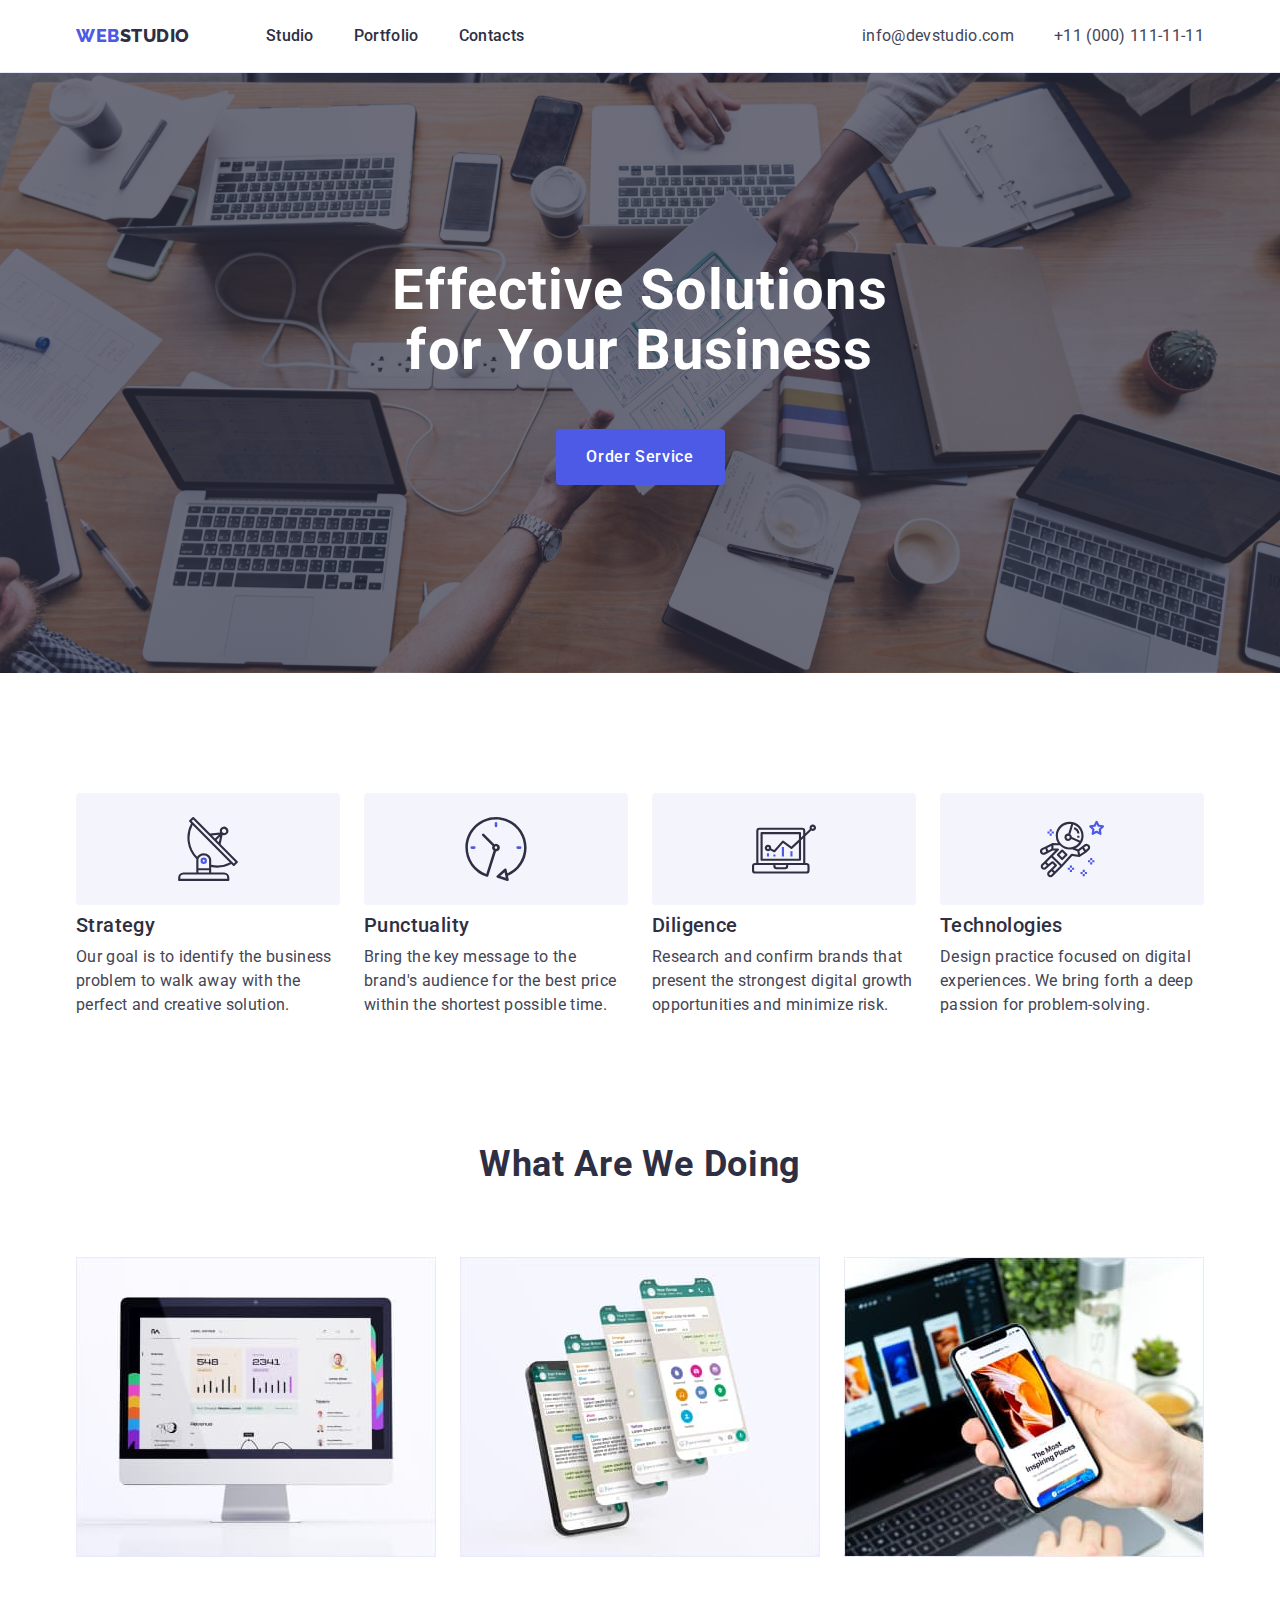
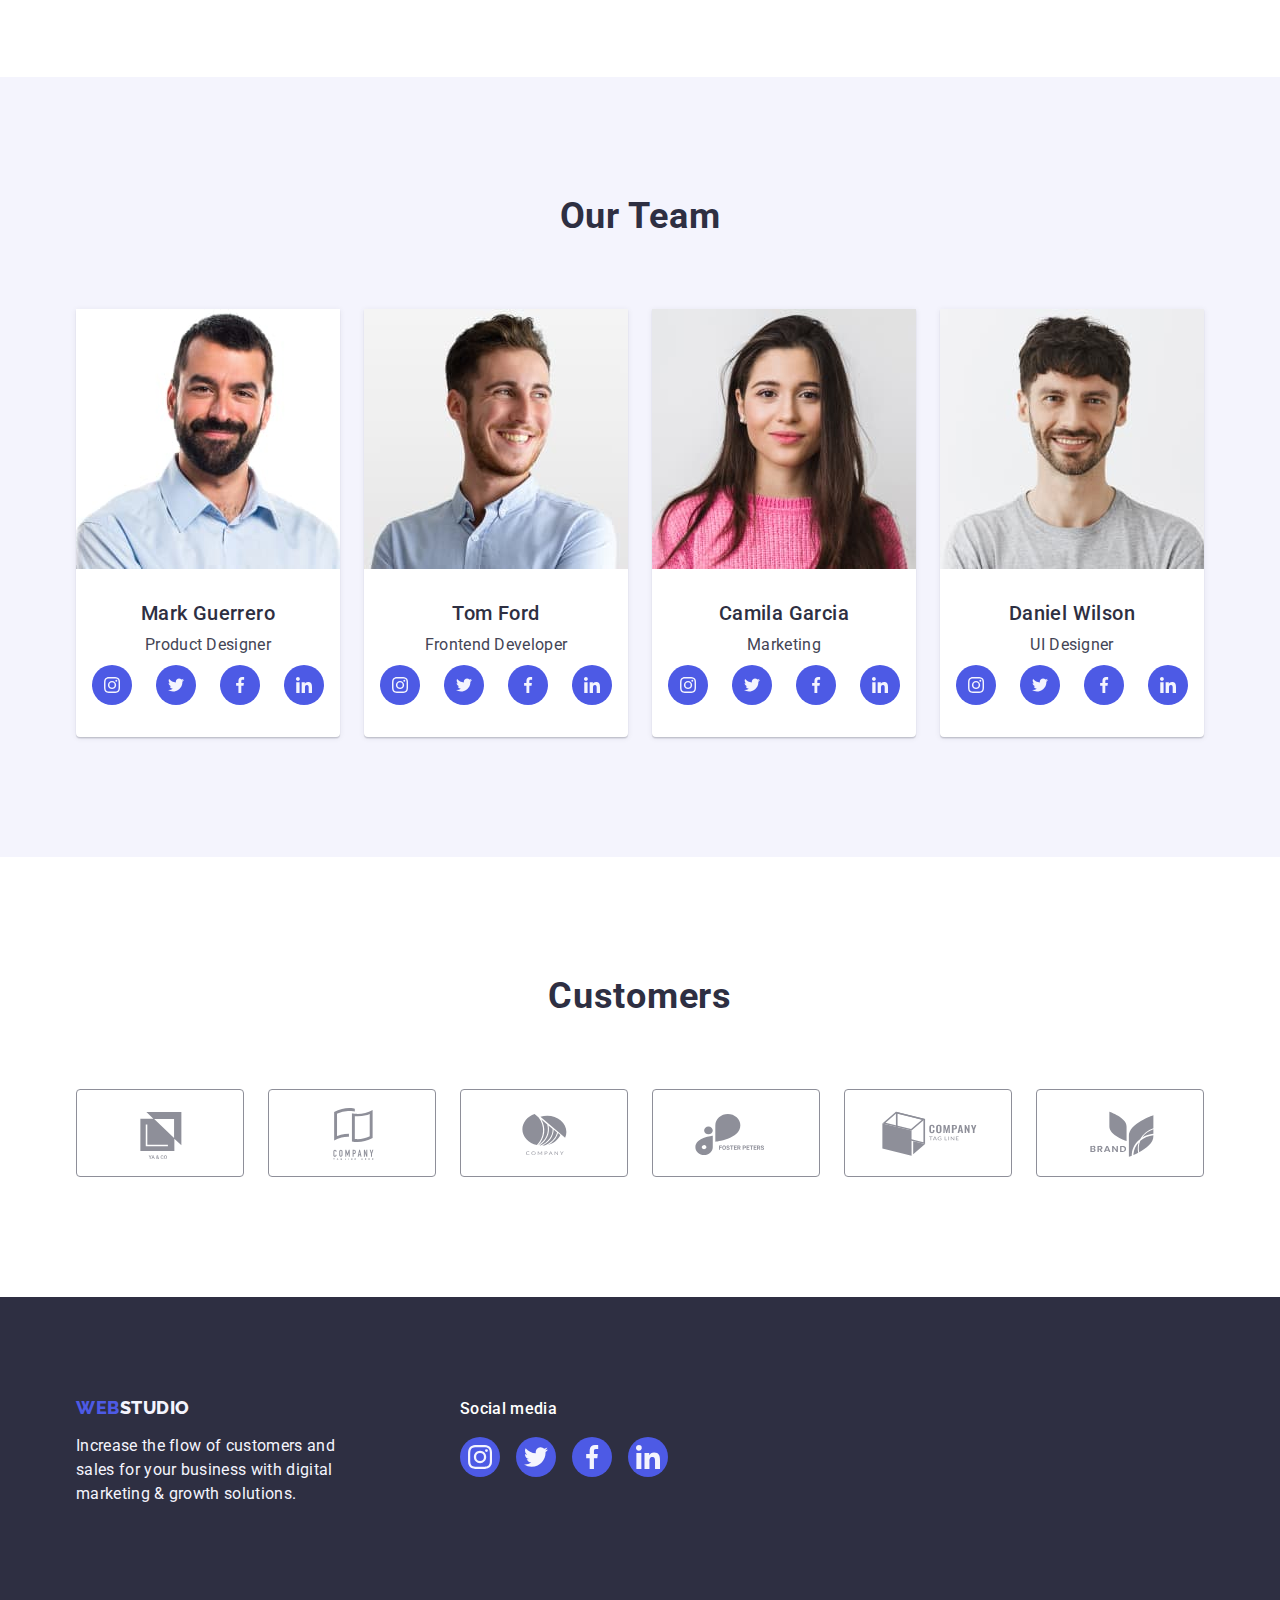
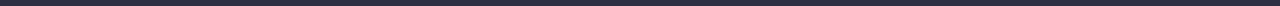
==== index.html @ 72e791de "Initial commit" ====
<!DOCTYPE html>
<html lang="en">
  <head>
    <meta charset="UTF-8" />
    <meta name="viewport" content="width=device-width, initial-scale=1.0" />
    <title>Document</title>
    <link
      rel="stylesheet"
      href="https://cdnjs.cloudflare.com/ajax/libs/modern-normalize/2.0.0/modern-normalize.min.css"
    />
    <link href="./css/styles.css" rel="stylesheet" />
    <link rel="preconnect" href="https://fonts.googleapis.com" />
    <link rel="preconnect" href="https://fonts.gstatic.com" crossorigin />
    <link
      href="https://fonts.googleapis.com/css2?family=Raleway:wght@800&family=Roboto:wght@400;500;700;900&display=swap"
      rel="stylesheet"
    />
  </head>
  <body>
    <header class="header">
      <div class="header-navigation container">
        <nav class="nav">
          <a class="logo link" href="./index.html">
            Web<span class="highlight-dark">Studio</span></a
          >
          <ul class="menu-nav list">
            <li>
              <a class="menu-nav-item link" href="./index.html">Studio</a>
            </li>
            <li>
              <a class="menu-nav-item link" href="./portfolio.html"
                >Portfolio</a
              >
            </li>
            <li><a class="menu-nav-item link" href="">Contacts</a></li>
          </ul>
        </nav>
        <address class="address-element">
          <ul class="address list">
            <li>
              <a class="contact link" href="mailto:info@devstudio.com"
                >info@devstudio.com</a
              >
            </li>
            <li>
              <a class="contact link" href="tel:+110001111111"
                >+11 (000) 111-11-11</a
              >
            </li>
          </ul>
        </address>
      </div>
    </header>
    <main>
      <section class="first-section section">
        <div class="first-section-container container">
          <h1 class="header-solutions">
            Effective Solutions for Your Business
          </h1>
          <button class="btn-order" type="button">Order Service</button>
        </div>
      </section>
      <section class="goals-section section">
        <div class="container">
          <h2 class="visually-hidden">Goals section</h2>
          <ul class="goals list">
            <li class="goals-list-item">
              <div class="icon">
                <svg width="64" height="64">
                  <use href="./images/icons.svg#icon-antena"></use>
                </svg>
              </div>
              <h3 class="header-third">Strategy</h3>
              <p class="paragraph">
                Our goal is to identify the business problem to walk away with
                the perfect and creative solution.
              </p>
            </li>
            <li class="goals-list-item">
              <div class="icon">
                <svg width="64" height="64">
                  <use href="./images/icons.svg#icon-clock"></use>
                </svg>
              </div>
              <h3 class="header-third">Punctuality</h3>
              <p class="paragraph">
                Bring the key message to the brand's audience for the best price
                within the shortest possible time.
              </p>
            </li>
            <li class="goals-list-item">
              <div class="icon">
                <svg width="64" height="64">
                  <use href="./images/icons.svg#icon-diagram"></use>
                </svg>
              </div>
              <h3 class="header-third">Diligence</h3>
              <p class="paragraph">
                Research and confirm brands that present the strongest digital
                growth opportunities and minimize risk.
              </p>
            </li>
            <li class="goals-list-item">
              <div class="icon">
                <svg width="64" height="64">
                  <use href="./images/icons.svg#icon-astronaut"></use>
                </svg>
              </div>
              <h3 class="header-third">Technologies</h3>
              <p class="paragraph">
                Design practice focused on digital experiences. We bring forth a
                deep passion for problem-solving.
              </p>
            </li>
          </ul>
        </div>
      </section>
      <section class="tasks section">
        <div class="container">
          <h2 class="header-second">What are we doing</h2>
          <ul class="photo-section list">
            <li class="photo-section-item">
              <img
                src="./images/img-1.jpg"
                alt="monitor"
                width="360"
                height="300"
              />
            </li>
            <li class="photo-section-item">
              <img
                src="./images/img-2.jpg"
                alt="phone"
                width="360"
                height="300"
              />
            </li>
            <li class="photo-section-item">
              <img
                src="./images/img-3.jpg"
                alt="computer"
                width="360"
                height="300"
              />
            </li>
          </ul>
        </div>
      </section>
      <section class="our-team section">
        <div class="container">
          <h2 class="header-second">Our Team</h2>
          <ul class="team list">
            <li class="team-list-item">
              <img
                src="./images/mark_guero.jpg"
                alt="Zdjęcie Marka Guerro"
                width="264"
                height="260"
              />
              <div class="name-position">
                <h3 class="header-third name">Mark Guerrero</h3>
                <p class="paragraph position">Product Designer</p>
                <ul class="team-socials">
                  <li class="team-socials-item">
                    <a class="team-socials-link" href="">
                      <svg width="16" height="16" class="team-svg">
                        <use href="./images/icons.svg#icon-instagram"></use>
                      </svg>
                    </a>
                  </li>
                  <li class="team-socials-item">
                    <a class="team-socials-link" href="">
                      <svg width="16" height="16" class="team-svg">
                        <use href="./images/icons.svg#icon-twitter"></use>
                      </svg>
                    </a>
                  </li>
                  <li class="team-socials-item">
                    <a class="team-socials-link" href="">
                      <svg width="16" height="16" class="team-svg">
                        <use href="./images/icons.svg#icon-facebook"></use>
                      </svg>
                    </a>
                  </li>
                  <li class="team-socials-item">
                    <a class="team-socials-link" href="">
                      <svg width="16" height="16" class="team-svg">
                        <use href="./images/icons.svg#icon-linkedin"></use>
                      </svg>
                    </a>
                  </li>
                </ul>
              </div>
            </li>
            <li class="team-list-item">
              <img
                src="./images/tom_ford.jpg"
                alt="Zdjęcie Toma Forda"
                width="264"
                height="260"
              />
              <div class="name-position">
                <h3 class="header-third name">Tom Ford</h3>
                <p class="paragraph position">Frontend Developer</p>
                <ul class="team-socials">
                  <li class="team-socials-item">
                    <a class="team-socials-link" href="">
                      <svg width="16" height="16" class="icon-svg">
                        <use href="./images/icons.svg#icon-instagram"></use>
                      </svg>
                    </a>
                  </li>
                  <li class="team-socials-item">
                    <a class="team-socials-link" href="">
                      <svg width="16" height="16" class="icon-svg">
                        <use href="./images/icons.svg#icon-twitter"></use>
                      </svg>
                    </a>
                  </li>
                  <li class="team-socials-item">
                    <a class="team-socials-link" href="">
                      <svg width="16" height="16" class="icon-svg">
                        <use href="./images/icons.svg#icon-facebook"></use>
                      </svg>
                    </a>
                  </li>
                  <li class="team-socials-item">
                    <a class="team-socials-link" href="">
                      <svg width="16" height="16" class="icon-svg">
                        <use href="./images/icons.svg#icon-linkedin"></use>
                      </svg>
                    </a>
                  </li>
                </ul>
              </div>
            </li>
            <li class="team-list-item">
              <img
                src="./images/camila_garcia.jpg"
                alt=" Zdjęcie Camili Garci"
                width="264"
                height="260"
              />
              <div class="name-position">
                <h3 class="header-third name">Camila Garcia</h3>
                <p class="paragraph position">Marketing</p>
                <ul class="team-socials">
                  <li class="team-socials-item">
                    <a class="team-socials-link" href="">
                      <svg width="16" height="16" class="icon-svg">
                        <use href="./images/icons.svg#icon-instagram"></use>
                      </svg>
                    </a>
                  </li>
                  <li class="team-socials-item">
                    <a class="team-socials-link" href="">
                      <svg width="16" height="16" class="icon-svg">
                        <use href="./images/icons.svg#icon-twitter"></use>
                      </svg>
                    </a>
                  </li>
                  <li class="team-socials-item">
                    <a class="team-socials-link" href="">
                      <svg width="16" height="16" class="icon-svg">
                        <use href="./images/icons.svg#icon-facebook"></use>
                      </svg>
                    </a>
                  </li>
                  <li class="team-socials-item">
                    <a class="team-socials-link" href="">
                      <svg width="16" height="16" class="icon-svg">
                        <use href="./images/icons.svg#icon-linkedin"></use>
                      </svg>
                    </a>
                  </li>
                </ul>
              </div>
            </li>
            <li class="team-list-item">
              <img
                src="./images/daniel_wilson.jpg"
                alt="Zdjęcie Daniela Wilsona"
                width="264"
                height="260"
              />
              <div class="name-position">
                <h3 class="header-third name">Daniel Wilson</h3>
                <p class="paragraph position">UI Designer</p>
                <ul class="team-socials">
                  <li class="team-socials-item">
                    <a class="team-socials-link" href="">
                      <svg width="16" height="16" class="klasa3">
                        <use href="./images/icons.svg#icon-instagram"></use>
                      </svg>
                    </a>
                  </li>
                  <li class="team-socials-item">
                    <a class="team-socials-link" href="">
                      <svg width="16" height="16" class="klasa3">
                        <use href="./images/icons.svg#icon-twitter"></use>
                      </svg>
                    </a>
                  </li>
                  <li class="team-socials-item">
                    <a class="team-socials-link" href="">
                      <svg width="16" height="16" class="klasa3">
                        <use href="./images/icons.svg#icon-facebook"></use>
                      </svg>
                    </a>
                  </li>
                  <li class="team-socials-item">
                    <a class="team-socials-link" href="">
                      <svg width="16" height="16" class="klasa3">
                        <use href="./images/icons.svg#icon-linkedin"></use>
                      </svg>
                    </a>
                  </li>
                </ul>
              </div>
            </li>
          </ul>
        </div>
      </section>
      <section class="customers section">
        <div class="container">
          <h2 class="header-second">Customers</h2>
          <ul class="customers-icons list">
            <li class="customers-icons-item">
              <a class="customers-icons-link" href="">
                <svg width="104" height="56" class="icon-customer">
                  <use href="./images/icons.svg#icon-logo-1"></use>
                </svg>
              </a>
            </li>
            <li class="customers-icons-item">
              <a class="customers-icons-link" href="">
                <svg width="104" height="56" class="icon-customer">
                  <use href="./images/icons.svg#icon-logo-2"></use>
                </svg>
              </a>
            </li>
            <li class="customers-icons-item">
              <a class="customers-icons-link" href="">
                <svg width="104" height="56" class="icon-customer">
                  <use href="./images/icons.svg#icon-logo-3"></use>
                </svg>
              </a>
            </li>
            <li class="customers-icons-item">
              <a class="customers-icons-link" href="">
                <svg width="104" height="56" class="icon-customer">
                  <use href="./images/icons.svg#icon-logo-4"></use>
                </svg>
              </a>
            </li>
            <li class="customers-icons-item">
              <a class="customers-icons-link" href="">
                <svg width="104" height="56" class="icon-customer">
                  <use href="./images/icons.svg#icon-Logo-5"></use>
                </svg>
              </a>
            </li>
            <li class="customers-icons-item">
              <a class="customers-icons-link" href="">
                <svg width="104" height="56" class="icon-customer">
                  <use href="./images/icons.svg#icon-logo-6"></use>
                </svg>
              </a>
            </li>
          </ul>
        </div>
      </section>
      <footer class="footer">
        <div class="container-footer container">
          <div class="content-footer">
            <a class="footer-logo link" href="./index.html">
              Web<span class="highlight-bright">Studio</span></a
            >
            <p class="footer-paragraph">
              Increase the flow of customers and sales for your business with
              digital marketing & growth solutions.
            </p>
          </div>
          <div class="socials-footer">
            <p class="socials-paragraph">Social media</p>
            <ul class="socials-footer-icon">
              <li class="socials-footer-item">
                <a class="socials-footer-link" href="">
                  <svg width="24" height="24" class="icon-svg">
                    <use href="./images/icons.svg#icon-instagram"></use>
                  </svg>
                </a>
              </li>
              <li class="socials-footer-item">
                <a class="socials-footer-link" href="">
                  <svg width="24" height="24" class="icon-svg">
                    <use href="./images/icons.svg#icon-twitter"></use>
                  </svg>
                </a>
              </li>
              <li class="socials-footer-item">
                <a class="socials-footer-link" href="">
                  <svg width="24" height="24" class="icon-svg">
                    <use href="./images/icons.svg#icon-facebook"></use>
                  </svg>
                </a>
              </li>
              <li class="socials-footer-item">
                <a class="socials-footer-link" href="">
                  <svg width="24" height="24" class="icon-svg">
                    <use href="./images/icons.svg#icon-linkedin"></use>
                  </svg>
                </a>
              </li>
            </ul>
          </div>
        </div>
      </footer>
    </main>
  </body>
</html>
---- css/styles.css ----
:root {
  --navy-blue: #2e2f42;
  --slate: #434455;
  --light-slate: #8e8f99;
  --white: #ffffff;
  --cloud: #f4f4fd;
  --iris: #4d5ae5;
  --ocean: #404bbf;
  --cornflower: #e7e9fc;
  --green: #31d0aa;
}

* {
  margin: 0;
  padding: 0;
}

img {
  display: block;
  max-width: 100%;
  height: auto;
}
button {
  cursor: pointer;
  border: none;
  border-radius: 4px;
}
ul,
ol {
  list-style: none;
  margin: 0;
  padding-left: 0;
}

.section {
  padding: 120px 0;
}
body {
  background: var(--white);
  font-family: 'Roboto', sans-serif;
  color: var(--slate);
}

.list {
  list-style-type: none;
}

.link {
  text-decoration: none;
}
.header {
  border-bottom: 1px solid var(--cornflower);
  box-shadow: 0px 1px 6px 0px rgba(46, 47, 66, 0.08),
    0px 1px 1px 0px rgba(46, 47, 66, 0.16),
    0px 2px 1px 0px rgba(46, 47, 66, 0.08);
}
.header-navigation {
  display: flex;
  justify-content: space-between;
  align-items: center;
}

.nav {
  display: flex;
  align-items: center;
  justify-content: space-between;
}

.menu-nav {
  display: flex;
  gap: 40px;
}
.menu-nav-item {
  display: inline-block;
  color: var(--navy-blue);
  font-weight: 500;
  line-height: 1.5;
  letter-spacing: 0.02em;
  padding: 24px 0;
}

.menu-nav-item:active,
.menu-nav-item:hover,
.menu-nav-item:focus {
  color: var(--ocean);
}

.address {
  font-style: normal;
  display: flex;
  gap: 40px;
  padding: 24px 0;
}

.contact {
  color: var(--slate);
  line-height: 1.5;
  letter-spacing: 0.02em;
}

.contact:hover,
.contact:focus,
.contact:active {
  color: var(--ocean);
}

.logo {
  color: var(--iris);
  font-family: 'Raleway', sans-serif;
  font-size: 18px;
  font-weight: 800;
  line-height: 1.17;
  text-transform: uppercase;
  letter-spacing: 0.03em;
  margin-right: 76px;
}

.highlight-dark {
  color: var(--navy-blue);
}

.container {
  width: 1158px;
  padding: 0 15px;
  margin: 0 auto;
}
.first-section {
  background-color: var(--navy-blue);
  padding: 188px 0;
  background-image: linear-gradient(
      rgba(46, 47, 66, 0.7),
      rgba(46, 47, 66, 0.7)
    ),
    url(../images/people-office.jpg);
  background-size: cover;
  background-position: center;
  background-repeat: no-repeat;
  max-width: 1440px;
  margin: auto;
}

.header-solutions,
.header-portfolio {
  color: var(--WHITE, #fff);
  text-align: center;
  font-size: 56px;
  font-weight: 700;
  line-height: 1.07;
  letter-spacing: 0.02em;
}

.header-solutions {
  max-width: 496px;
  margin-right: auto;
  margin-left: auto;
}

.btn-order {
  font-family: 'Roboto', sans-serif;
  color: var(--white);
  background-color: var(--iris);
  font-size: 16px;
  font-weight: 500;
  line-height: 1.5;
  letter-spacing: 0.04em;
  border: none;
  cursor: pointer;
  display: block;
  min-width: 169px;
  height: 56px;
  border-radius: 4px;
  margin-top: 48px;
  margin-right: auto;
  margin-left: auto;
}

.btn-order:hover,
.btn-order:focus {
  color: var(--white);
  background-color: var(--ocean);
}
.icon {
  display: flex;
  justify-content: center;
  align-items: center;
  background-color: var(--cloud);
  height: 112px;
  border-radius: 4px;
  margin-bottom: 8px;
}

.goals-section {
  display: flex;
  padding: 120px 0;
}

.visually-hidden {
  position: absolute;
  width: 1px;
  height: 1px;
  margin: -1px;
  border: 0;
  padding: 0;
  white-space: nowrap;
  clip-path: inset(100%);
  clip: rect(0 0 0 0);
  overflow: hidden;
}

.goals {
  display: flex;
  gap: 24px;
}
.goals-list-item {
  width: calc((100% - 72px) / 4);
}
.tasks {
  display: flex;
  flex-direction: column;
  padding-top: 0;
  padding-bottom: 120px;
}
.photo-section {
  display: flex;
  gap: 24px;
  justify-content: center;
}
.photo-section-item {
  width: calc((100% - 48px) / 3);
}
.header-third {
  font-size: 20px;
  font-weight: 500;
  line-height: 1.2;
  letter-spacing: 0.02em;
  color: var(--navy-blue);
  margin-bottom: 8px;
}

.name {
  text-align: center;
  margin-bottom: 8px;
}

.position {
  text-align: center;
}

.paragraph {
  line-height: 1.5;
  letter-spacing: 0.02em;
  color: var(--slate);
  margin-bottom: 8px;
}

.our-team {
  background-color: var(--cloud);
  display: flex;
  flex-direction: column;
}
.team {
  display: flex;
  gap: 24px;
}
.header-second {
  color: var(--navy-blue);
  text-align: center;
  font-size: 36px;
  font-weight: 700;
  line-height: 1.11;
  letter-spacing: 0.02em;
  text-transform: capitalize;
  margin-bottom: 72px;
}

.team-list-item {
  background-color: var(--white);
  width: calc((100% - 72px) / 4);
  border-radius: 0px 0px 4px 4px;
  box-shadow: 0px 2px 1px 0px rgba(46, 47, 66, 0.08),
    0px 1px 1px 0px rgba(46, 47, 66, 0.16),
    0px 1px 6px 0px rgba(46, 47, 66, 0.08);
}
.name-position {
  padding: 32px 0px;
}

.team-svg {
  fill: var(--cloud);
}
.team-socials {
  display: flex;
  justify-content: center;
  gap: 24px;
}
.team-socials-item {
  width: 40px;
  height: 40px;
}

.team-socials-link {
  width: 100%;
  height: 100%;
  background-color: #4d5ae5;
  border-radius: 50%;
  display: flex;
  align-items: center;
  justify-content: center;
}
.team-socials-link:hover,
.team-socials-link:focus {
  background-color: var(--ocean);
}
.portfolio {
  padding-top: 96px;
  padding-bottom: 120px;
}
.btn {
  display: flex;
  justify-content: center;
  gap: 24px;
  margin-bottom: 72px;
}
.btn-menu {
  color: var(--iris);
  background-color: var(--cloud);
  border: none;
  text-align: center;
  font-size: 16px;
  font-weight: 500;
  line-height: 1.5;
  letter-spacing: 0.64px;
  cursor: pointer;
  font-family: 'Roboto', sans-serif;
  padding: 12px 24px;
  border: 1px solid #e7e9fc;
}

.btn-menu:hover,
.btn-menu:focus,
.btn-menu:active {
  color: var(--white);
  background-color: var(--ocean);
  border: 1px solid transparent;
  box-shadow: 0px 2px 2px 0px rgba(0, 0, 0, 0.12),
    0px 2px 1px 0px rgba(0, 0, 0, 0.08), 0px 3px 1px 0px rgba(0, 0, 0, 0.1);
}
.photos {
  display: flex;
  flex-wrap: wrap;
  column-gap: 24px;
  row-gap: 48px;
}
.photos-list-item {
  width: calc((100% - 48px) / 3);
}
.photos-link {
  display: block;
}

.photos-link:hover,
.photos-link:focus,
.photos-link:active {
  box-shadow: 0px 2px 1px 0px rgba(46, 47, 66, 0.08),
    0px 1px 1px 0px rgba(46, 47, 66, 0.16),
    0px 1px 6px 0px rgba(46, 47, 66, 0.08);
}
.description {
  padding: 32px 16px;
  border: 1px solid var(--cornflower);
  border-top: none;
}
.photos-list {
  list-style-type: none;
}

.photos .link {
  cursor: pointer;
}

.photos-header {
  color: var(--navy-blue);
  font-size: 20px;
  font-weight: 500;
  line-height: 1.2;
  letter-spacing: 0.4px;
  margin-bottom: 8px;
}

.photos-paragraph {
  color: var(--slate);
  line-height: 1.5;
  letter-spacing: 0.32px;
}
.customers-icons {
  display: flex;
  justify-content: center;
  gap: 24px;
}
.customers-icons-item {
  width: calc((100% - 120px) / 6);
  height: 88px;
}
.customers-icons-link {
  width: 100%;
  height: 100%;
  color: var(--light-slate);
  display: flex;
  align-items: center;
  justify-content: center;
  border-radius: 4px;
  border: 1px solid var(--LIGHT-SLATE, #8e8f99);
}

.customers-icons-link:hover,
.customers-icons-link:focus {
  color: var(--ocean);
  border: 1px solid var(--ocean);
}

.icon-customer {
  fill: currentColor;
}

.highlight-bright {
  color: var(--cloud);
}
.footer {
  background-color: var(--navy-blue);
  padding: 100px 0;
}

.container-footer {
  display: flex;
  align-items: baseline;
  padding: 0 15px;
}
.content-footer {
  margin-right: 120px;
}

.footer-logo {
  color: var(--iris);
  font-family: 'Raleway', sans-serif;
  font-size: 18px;
  font-weight: 800;
  line-height: 1.17;
  text-transform: uppercase;
  letter-spacing: 0.03em;
  display: inline-block;
  margin-bottom: 16px;
}

.footer-paragraph {
  line-height: 1.5;
  letter-spacing: 0.02em;
  color: var(--cloud);
  max-width: 264px;
}

.socials-paragraph {
  font-weight: 500;
  font-size: 16px;
  line-height: 1.5;
  letter-spacing: 0.02em;
  color: var(--white);
  margin-bottom: 16px;
}

.socials-footer-icon {
  display: flex;
  gap: 16px;
}

.socials-footer-item {
  width: 40px;
  height: 40px;
}

.socials-footer-link {
  width: 100%;
  height: 100%;
  background-color: #4d5ae5;
  border-radius: 50%;
  display: flex;
  align-items: center;
  justify-content: center;
}
.socials-footer-link:hover,
.socials-footer-link:focus {
  background-color: var(--green);
}

.icon-svg {
  fill: var(--cloud);
}
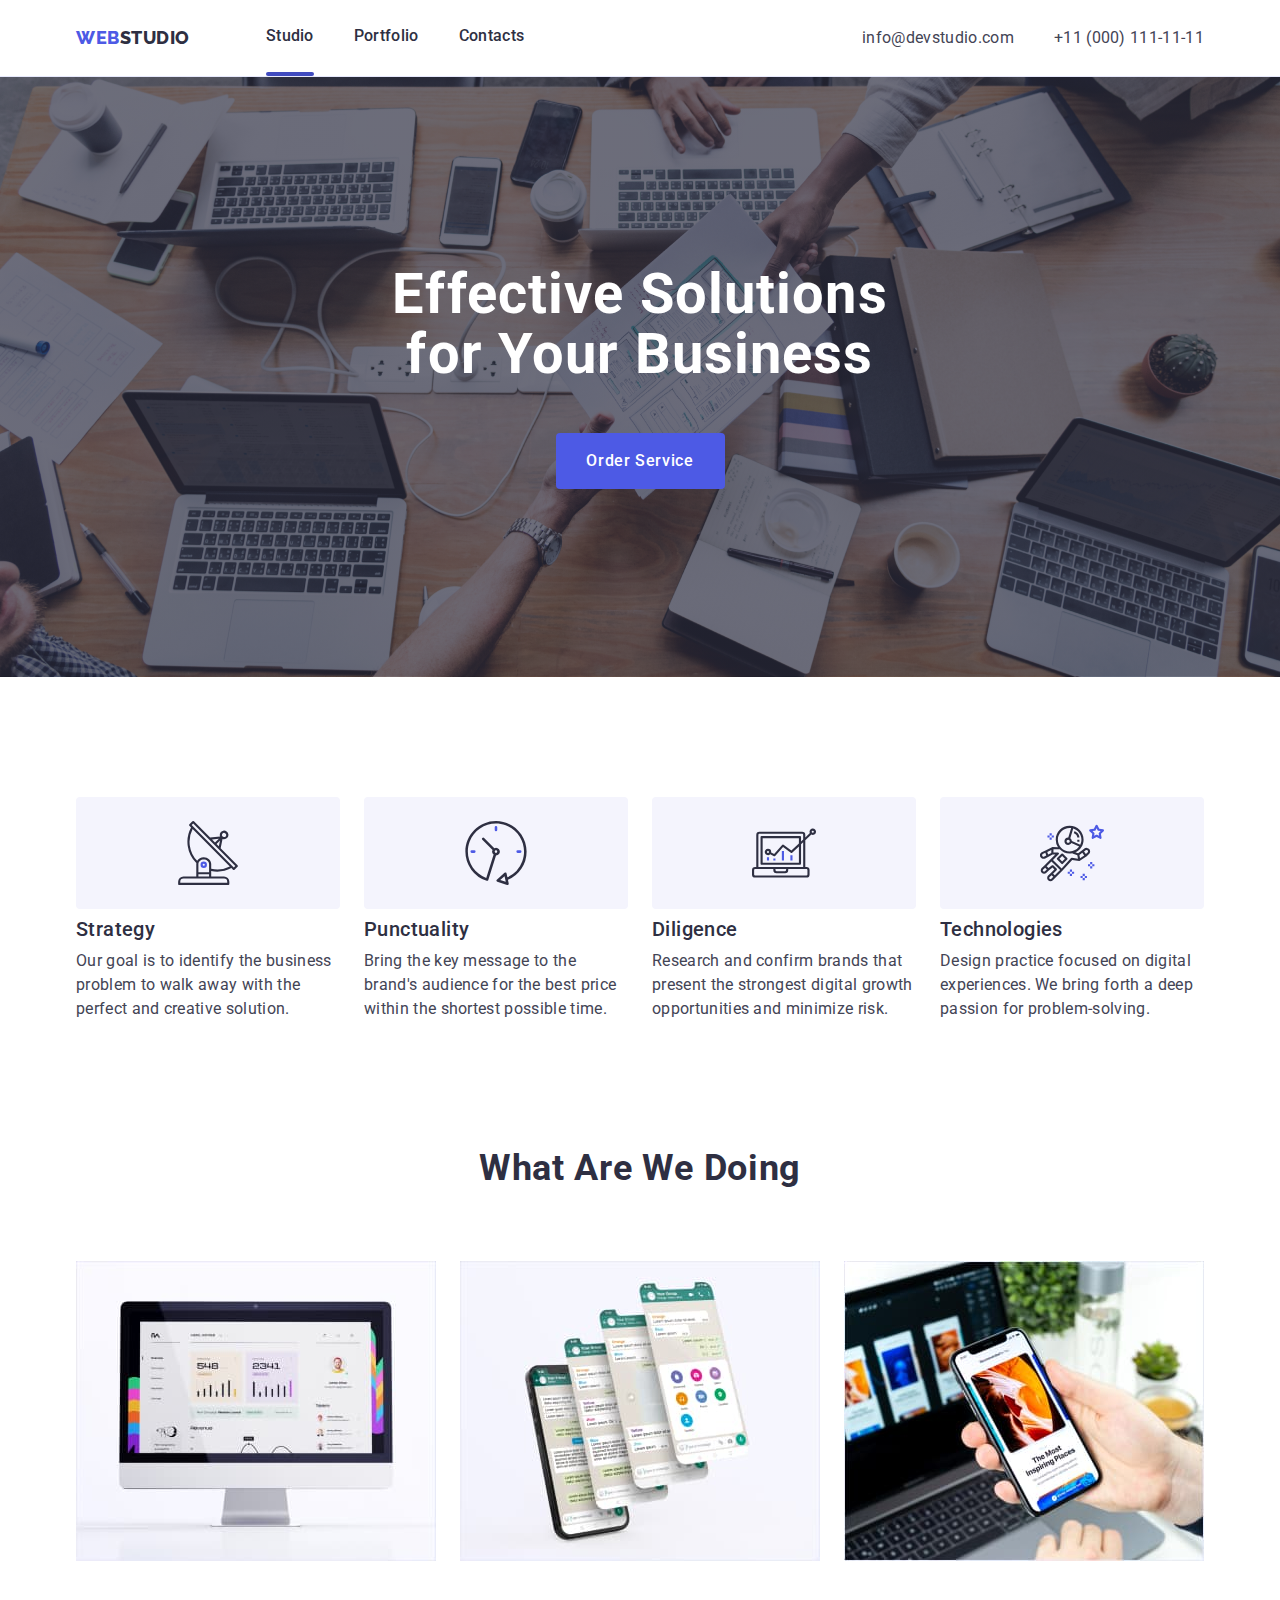
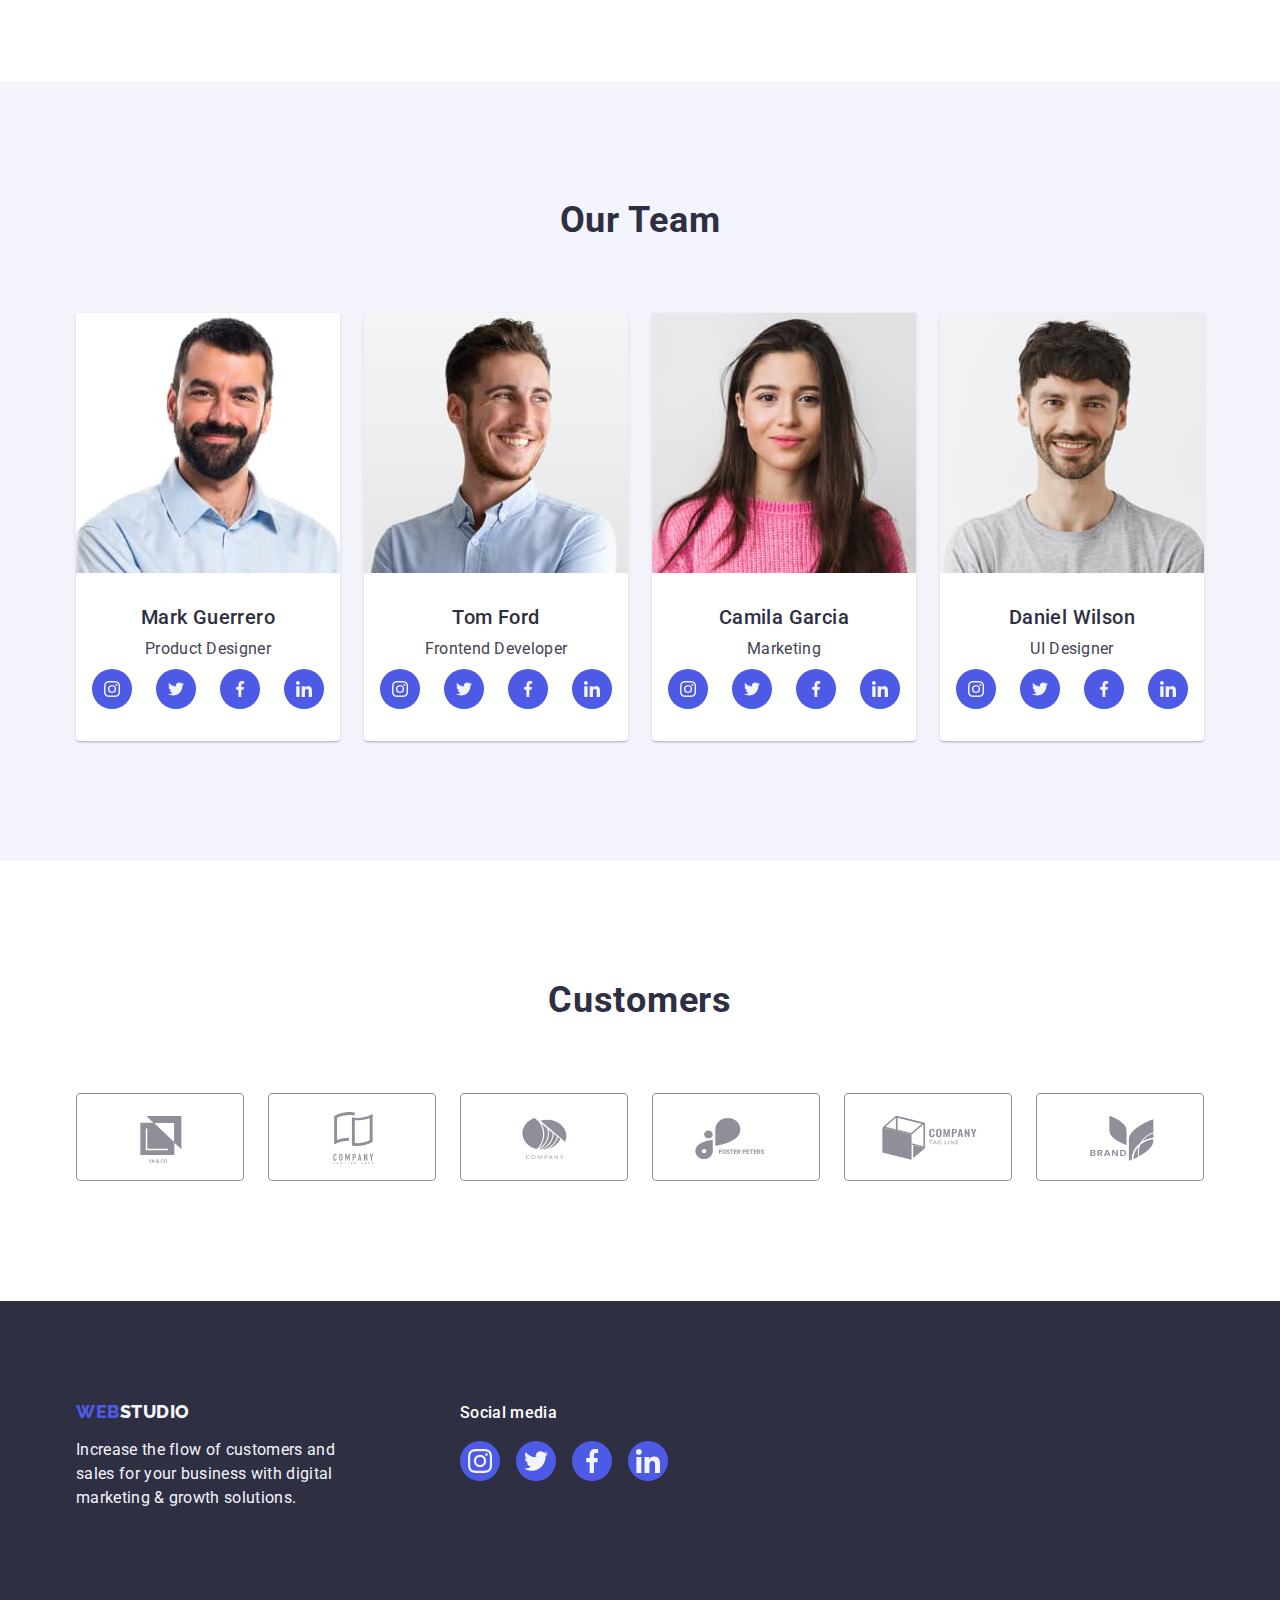
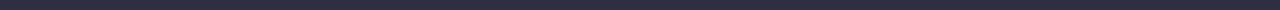
==== commit 2c305573: "Summary" ====
--- a/index.html
+++ b/index.html
@@ -24,7 +24,7 @@
             Web<span class="highlight-dark">Studio</span></a
           >
           <ul class="menu-nav list">
-            <li>
+            <li class="link-active">
               <a class="menu-nav-item link" href="./index.html">Studio</a>
             </li>
             <li>
@@ -57,7 +57,9 @@
           <h1 class="header-solutions">
             Effective Solutions for Your Business
           </h1>
-          <button class="btn-order" type="button">Order Service</button>
+          <button class="btn-order" type="button" data-modal-open>
+            Order Service
+          </button>
         </div>
       </section>
       <section class="goals-section section">
@@ -417,5 +419,11 @@
         </div>
       </footer>
     </main>
+    <div class="backdrop is-hidden" data-modal>
+      <div class="modal">
+        <button t data-modal-close>X</button>
+      </div>
+    </div>
+    <script src="./js/modal.js"></script>
   </body>
 </html>
--- a/css/styles.css
+++ b/css/styles.css
@@ -8,6 +8,7 @@
   --ocean: #404bbf;
   --cornflower: #e7e9fc;
   --green: #31d0aa;
+  --dairy: #fcfcfc;
 }
 
 * {
@@ -77,6 +78,9 @@
   line-height: 1.5;
   letter-spacing: 0.02em;
   padding: 24px 0;
+  transition-property: color;
+  transition-duration: 250ms;
+  transition-timing-function: cubic-bezier(0.4, 0, 0.2, 1);
 }
 
 .menu-nav-item:active,
@@ -85,6 +89,14 @@
   color: var(--ocean);
 }
 
+.link-active::after {
+  content: ' ';
+  width: 100%;
+  height: 4px;
+  border-radius: 2px;
+  background-color: var(--ocean);
+  display: flex;
+}
 .address {
   font-style: normal;
   display: flex;
@@ -96,6 +108,9 @@
   color: var(--slate);
   line-height: 1.5;
   letter-spacing: 0.02em;
+  transition-property: color;
+  transition-duration: 250ms;
+  transition-timing-function: cubic-bezier(0.4, 0, 0.2, 1);
 }
 
 .contact:hover,
@@ -172,6 +187,9 @@
   margin-top: 48px;
   margin-right: auto;
   margin-left: auto;
+  transition-property: color, background-color;
+  transition-duration: 250ms;
+  transition-timing-function: cubic-bezier(0.4, 0, 0.2, 1);
 }
 
 .btn-order:hover,
@@ -306,6 +324,9 @@
   display: flex;
   align-items: center;
   justify-content: center;
+  transition-property: background-color;
+  transition-duration: 250ms;
+  transition-timing-function: cubic-bezier(0.4, 0, 0.2, 1);
 }
 .team-socials-link:hover,
 .team-socials-link:focus {
@@ -334,6 +355,9 @@
   font-family: 'Roboto', sans-serif;
   padding: 12px 24px;
   border: 1px solid #e7e9fc;
+  transition-property: color, background-color, border, box-shadow;
+  transition-duration: 250ms;
+  transition-timing-function: cubic-bezier(0.4, 0, 0.2, 1);
 }
 
 .btn-menu:hover,
@@ -354,8 +378,44 @@
 .photos-list-item {
   width: calc((100% - 48px) / 3);
 }
+.box {
+  position: relative;
+  overflow: hidden;
+}
+
+.overlay {
+  position: absolute;
+  top: 0;
+  left: 0;
+  padding-top: 40px;
+  width: 100%;
+  height: 100%;
+  background-color: #3f51b5;
+  transform: translatey(100%);
+  transition: transform 250ms cubic-bezier(0.4, 0, 0.2, 1);
+}
+
+/* .box:hover .overlay {
+  transform: translatey(0);
+} */
+
+.overlay p {
+  max-width: 296px;
+  margin: 0 auto;
+  color: var(--cloud);
+  font-family: Roboto;
+  font-size: 16px;
+  font-style: normal;
+  font-weight: 400;
+  line-height: 24px;
+  letter-spacing: 0.32p;
+}
+
 .photos-link {
   display: block;
+  transition-property: box-shadow;
+  transition-duration: 250ms;
+  transition-timing-function: cubic-bezier(0.4, 0, 0.2, 1);
 }
 
 .photos-link:hover,
@@ -365,6 +425,10 @@
     0px 1px 1px 0px rgba(46, 47, 66, 0.16),
     0px 1px 6px 0px rgba(46, 47, 66, 0.08);
 }
+.photos-link:hover .overlay {
+  transform: translatey(0);
+}
+
 .description {
   padding: 32px 16px;
   border: 1px solid var(--cornflower);
@@ -410,6 +474,9 @@
   justify-content: center;
   border-radius: 4px;
   border: 1px solid var(--LIGHT-SLATE, #8e8f99);
+  transition-property: color, border;
+  transition-duration: 250ms;
+  transition-timing-function: cubic-bezier(0.4, 0, 0.2, 1);
 }
 
 .customers-icons-link:hover,
@@ -485,6 +552,9 @@
   display: flex;
   align-items: center;
   justify-content: center;
+  transition-property: background-color;
+  transition-duration: 250ms;
+  transition-timing-function: cubic-bezier(0.4, 0, 0.2, 1);
 }
 .socials-footer-link:hover,
 .socials-footer-link:focus {
@@ -494,3 +564,31 @@
 .icon-svg {
   fill: var(--cloud);
 }
+.backdrop {
+  position: fixed;
+  left: 0;
+  top: 0;
+  width: 100%;
+  height: 100%;
+  background: var(--NAVY-BLUE-modal, rgba(46, 47, 66, 0.4));
+  transition: opacity 250ms cubic-bezier(0.4, 0, 0.2, 1),
+    visibility 250ms cubic-bezier(0.4, 0, 0.2, 1);
+}
+.modal {
+  width: 408px;
+  min-height: 584px;
+  border-radius: 4px;
+  background: var(--dairy);
+  box-shadow: 0px 2px 1px 0px rgba(0, 0, 0, 0.2),
+    0px 1px 3px 0px rgba(0, 0, 0, 0.12), 0px 1px 1px 0px rgba(0, 0, 0, 0.14);
+  position: absolute;
+  top: 50%;
+  left: 50%;
+  transform: translate(-50%, -50%) scale (1);
+  transition: transform 250ms cubic-bezier(0.4, 0, 0.2, 1);
+}
+.is-hidden {
+  opacity: 0;
+  visibility: hidden;
+  pointer-events: none;
+}
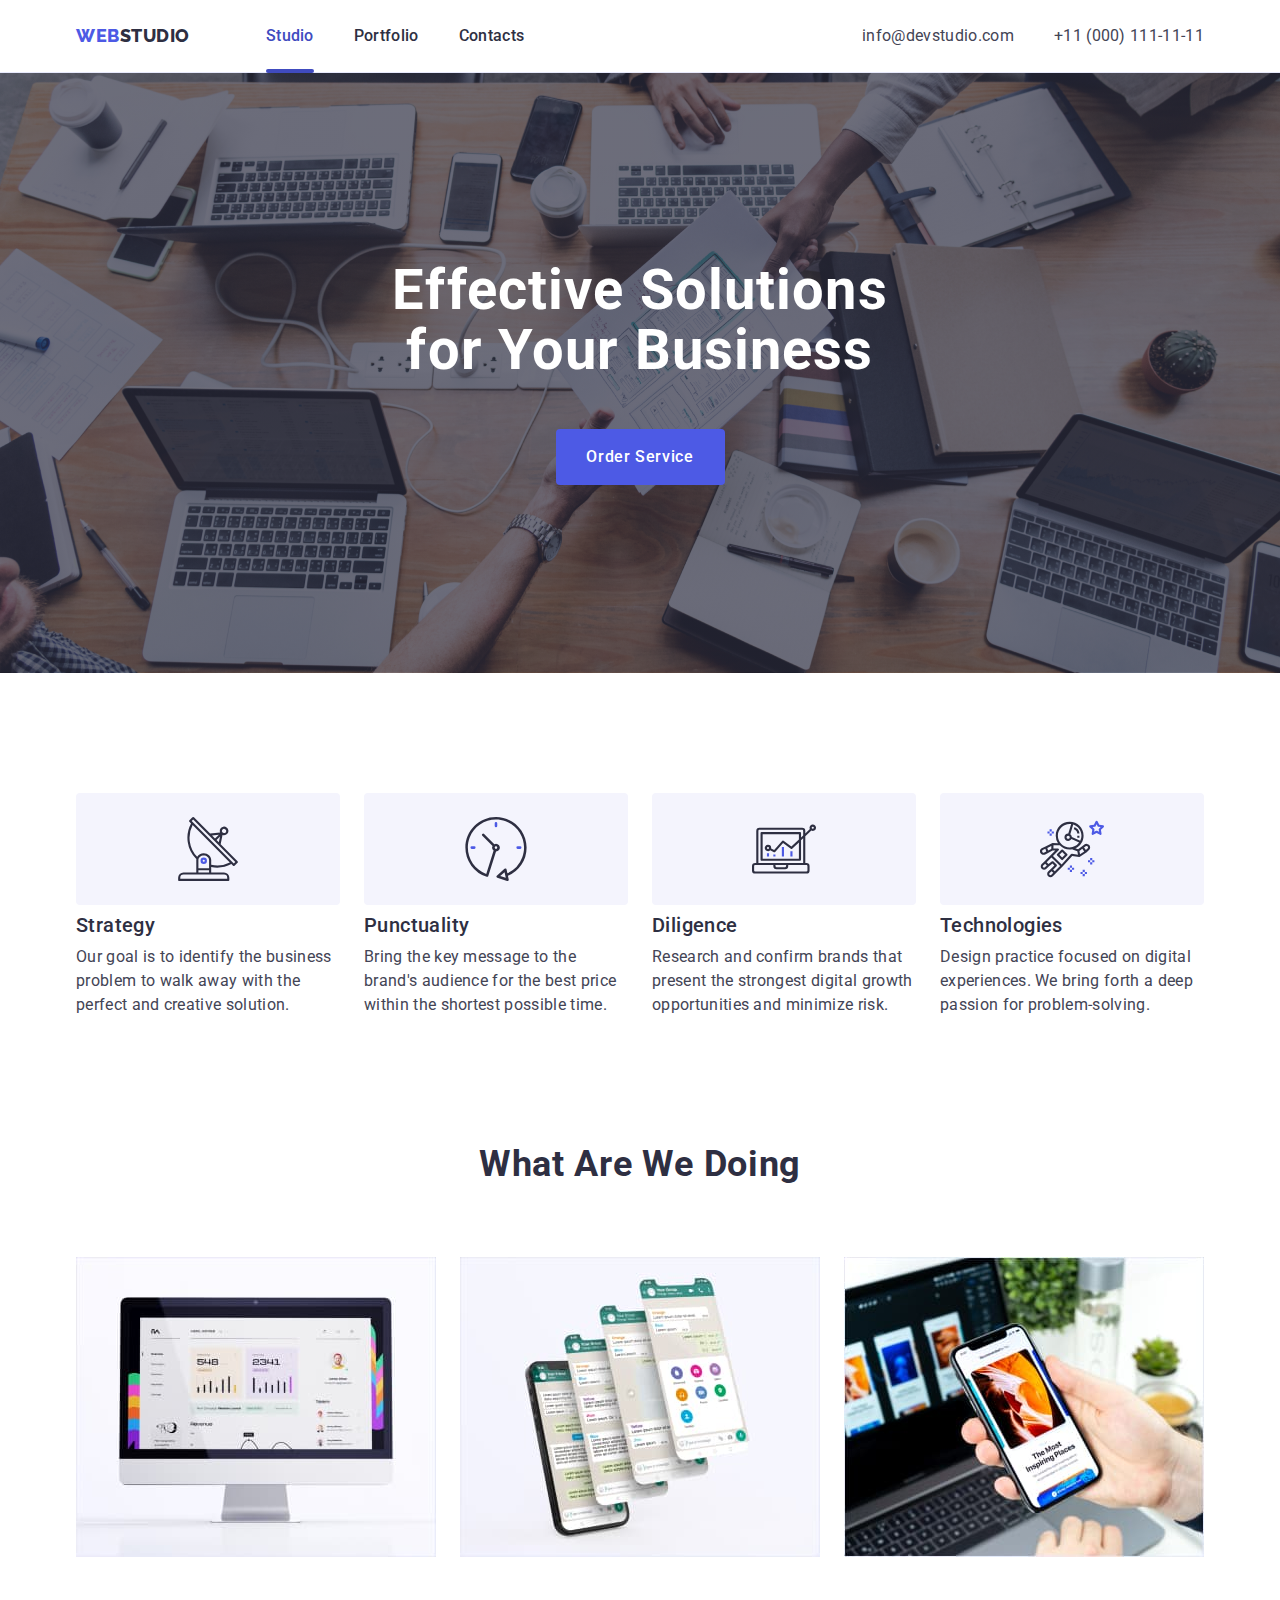
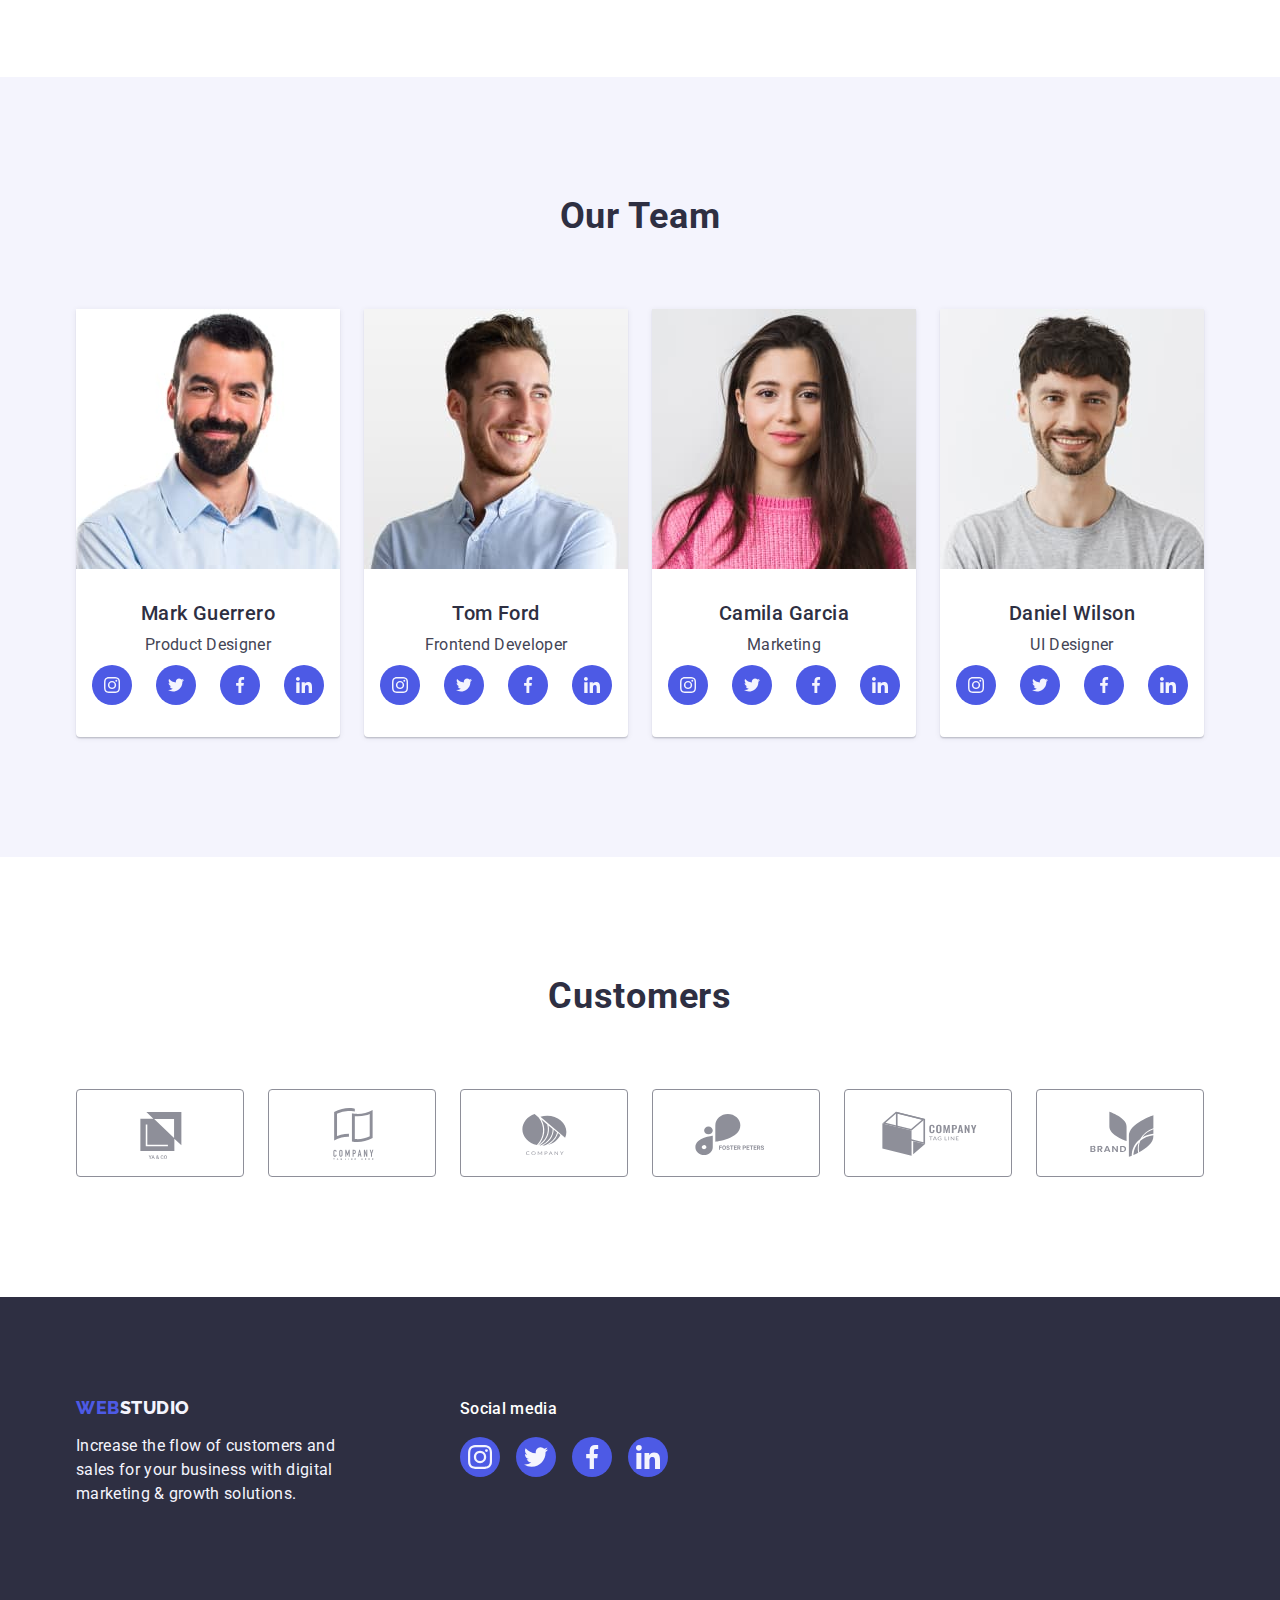
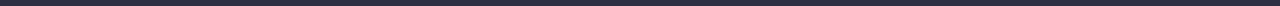
==== commit 05e68e60: "Summary" ====
--- a/index.html
+++ b/index.html
@@ -24,8 +24,10 @@
             Web<span class="highlight-dark">Studio</span></a
           >
           <ul class="menu-nav list">
-            <li class="link-active">
-              <a class="menu-nav-item link" href="./index.html">Studio</a>
+            <li>
+              <a class="menu-nav-item link-active link" href="./index.html"
+                >Studio</a
+              >
             </li>
             <li>
               <a class="menu-nav-item link" href="./portfolio.html"
@@ -418,12 +420,16 @@
           </div>
         </div>
       </footer>
+      <div class="backdrop is-hidden" data-modal>
+        <div class="modal">
+          <button class="close-btn" type="button" data-modal-close>
+            <svg width="8" height="8" class="icon-close">
+              <use href="./images/icons.svg#icon-close-btn"></use>
+            </svg>
+          </button>
+        </div>
+      </div>
+      <script src="./js/modal.js"></script>
     </main>
-    <div class="backdrop is-hidden" data-modal>
-      <div class="modal">
-        <button t data-modal-close>X</button>
-      </div>
-    </div>
-    <script src="./js/modal.js"></script>
   </body>
 </html>
--- a/css/styles.css
+++ b/css/styles.css
@@ -49,6 +49,9 @@
 .link {
   text-decoration: none;
 }
+.link-active {
+  position: relative;
+}
 .header {
   border-bottom: 1px solid var(--cornflower);
   box-shadow: 0px 1px 6px 0px rgba(46, 47, 66, 0.08),
@@ -89,14 +92,32 @@
   color: var(--ocean);
 }
 
-.link-active::after {
+.menu-nav-item::after {
   content: ' ';
-  width: 100%;
+  position: absolute;
+  left: 0;
+  bottom: -1px;
   height: 4px;
   border-radius: 2px;
   background-color: var(--ocean);
   display: flex;
 }
+.link-active {
+  position: relative;
+  color: #404bbf;
+}
+
+.link-active::after {
+  position: absolute;
+  content: '';
+  left: 0;
+  bottom: -1px;
+  width: 100%;
+  height: 4px;
+  background-color: #404bbf;
+  border-radius: 2px;
+}
+
 .address {
   font-style: normal;
   display: flex;
@@ -187,9 +208,7 @@
   margin-top: 48px;
   margin-right: auto;
   margin-left: auto;
-  transition-property: color, background-color;
-  transition-duration: 250ms;
-  transition-timing-function: cubic-bezier(0.4, 0, 0.2, 1);
+  transition: background-color 250ms cubic-bezier(0.4, 0, 0.2, 1);
 }
 
 .btn-order:hover,
@@ -355,7 +374,7 @@
   font-family: 'Roboto', sans-serif;
   padding: 12px 24px;
   border: 1px solid #e7e9fc;
-  transition-property: color, background-color, border, box-shadow;
+  transition-property: color, background-color, border-color, box-shadow;
   transition-duration: 250ms;
   transition-timing-function: cubic-bezier(0.4, 0, 0.2, 1);
 }
@@ -365,9 +384,10 @@
 .btn-menu:active {
   color: var(--white);
   background-color: var(--ocean);
-  border: 1px solid transparent;
+  border-color: transparent;
   box-shadow: 0px 2px 2px 0px rgba(0, 0, 0, 0.12),
     0px 2px 1px 0px rgba(0, 0, 0, 0.08), 0px 3px 1px 0px rgba(0, 0, 0, 0.1);
+  transform: translateY(0%);
 }
 .photos {
   display: flex;
@@ -387,10 +407,10 @@
   position: absolute;
   top: 0;
   left: 0;
-  padding-top: 40px;
+  /* padding-top: 40px; */
   width: 100%;
   height: 100%;
-  background-color: #3f51b5;
+  font-size: 16px;
   transform: translatey(100%);
   transition: transform 250ms cubic-bezier(0.4, 0, 0.2, 1);
 }
@@ -399,8 +419,8 @@
   transform: translatey(0);
 } */
 
-.overlay p {
-  max-width: 296px;
+.overlay-paragraph {
+  /* max-width: 296px; */
   margin: 0 auto;
   color: var(--cloud);
   font-family: Roboto;
@@ -408,7 +428,11 @@
   font-style: normal;
   font-weight: 400;
   line-height: 24px;
-  letter-spacing: 0.32p;
+  letter-spacing: 0.02em;
+  padding: 40px 32px;
+  background-color: var(--iris);
+  width: 100%;
+  height: 100%;
 }
 
 .photos-link {
@@ -474,15 +498,14 @@
   justify-content: center;
   border-radius: 4px;
   border: 1px solid var(--LIGHT-SLATE, #8e8f99);
-  transition-property: color, border;
-  transition-duration: 250ms;
-  transition-timing-function: cubic-bezier(0.4, 0, 0.2, 1);
+  transition: border-color 250ms cubic-bezier(0.4, 0, 0.2, 1),
+    color 250ms cubic-bezier(0.4, 0, 0.2, 1);
 }
 
 .customers-icons-link:hover,
 .customers-icons-link:focus {
   color: var(--ocean);
-  border: 1px solid var(--ocean);
+  border-color: var(--ocean);
 }
 
 .icon-customer {
@@ -584,11 +607,45 @@
   position: absolute;
   top: 50%;
   left: 50%;
-  transform: translate(-50%, -50%) scale (1);
+  transform: translate(-50%, -50%) scale(1);
   transition: transform 250ms cubic-bezier(0.4, 0, 0.2, 1);
+  padding-top: 24px;
+  padding-right: 24px;
 }
 .is-hidden {
   opacity: 0;
   visibility: hidden;
   pointer-events: none;
 }
+
+.close-btn {
+  position: absolute;
+  top: 24px;
+  right: 24px;
+  width: 24px;
+  height: 24px;
+  border-radius: 50%;
+  display: flex;
+  align-items: center;
+  justify-content: center;
+  background-color: var(--cornflower);
+  border: 1px solid rgba(0, 0, 0, 0.1);
+  padding: 0;
+  cursor: pointer;
+  transition: background-color 250ms cubic-bezier(0.4, 0, 0.2, 1),
+    border 250ms cubic-bezier(0.4, 0, 0.2, 1);
+}
+
+.close-btn:hover,
+.close-btn:focus {
+  border: none;
+  background-color: #404bbf;
+}
+
+.icon-close {
+  transition: fill 250ms cubic-bezier(0.4, 0, 0.2, 1);
+}
+.icon-close:hover,
+.icon-close:focus {
+  fill: #ffffff;
+}
